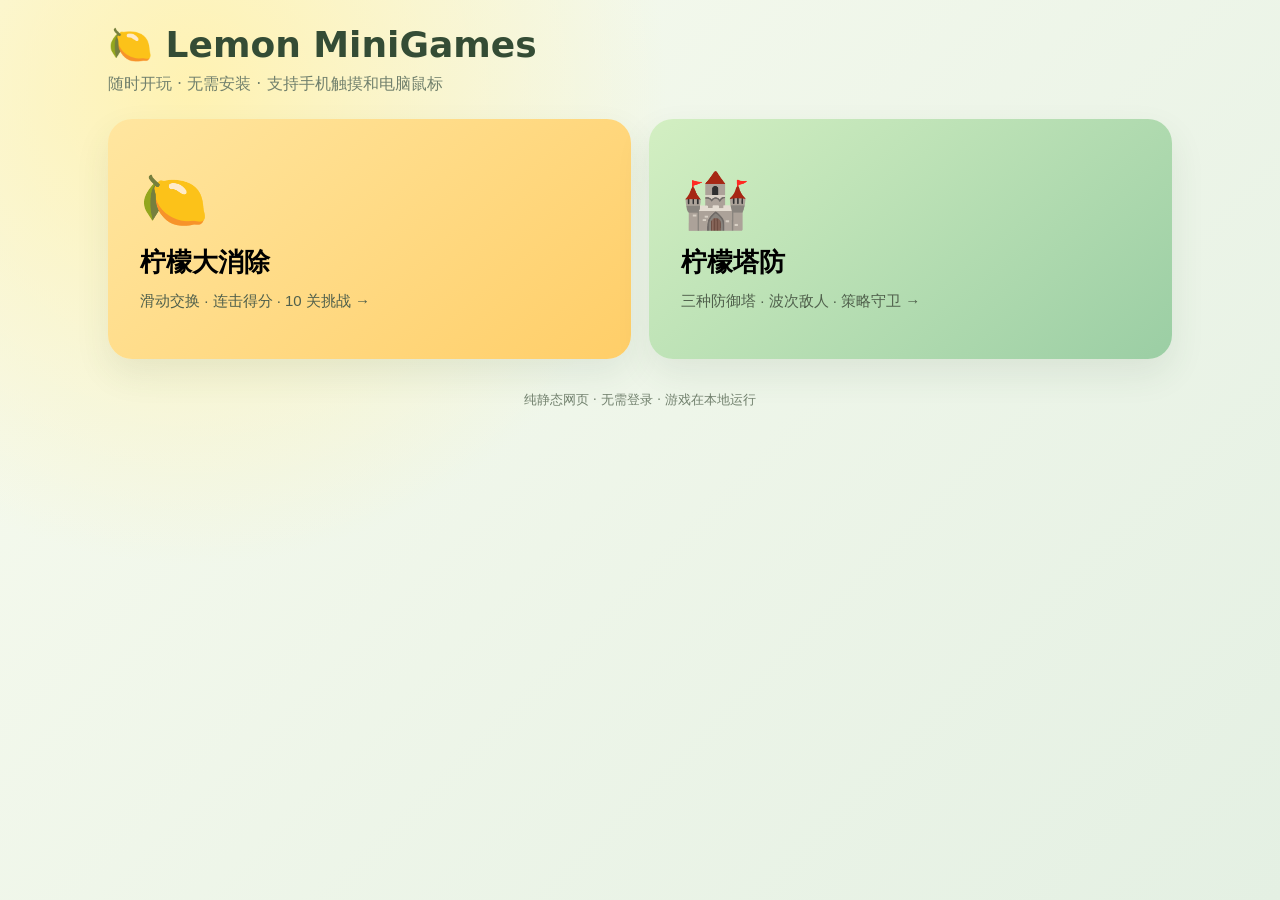
==== docs/index.html @ 73c14a01 "feat: add static H5 mini-game portal for GitHub Pages" ====
<!doctype html>
<html lang="zh-CN"><head><meta charset="utf-8"><meta name="viewport" content="width=device-width,initial-scale=1,viewport-fit=cover"><meta name="theme-color" content="#fff9e8"><title>Lemon MiniGames · 柠檬小游戏</title>
<style>
*{box-sizing:border-box}body{margin:0;background:radial-gradient(circle at 15% 10%,#fff2b2,transparent 35%),linear-gradient(135deg,#f8fbef,#e4f0e3);font-family:system-ui,-apple-system,"PingFang SC",sans-serif;color:#344c35;min-height:100dvh}.wrap{max-width:1100px;margin:auto;padding:24px 18px 48px}header{display:flex;align-items:center;justify-content:space-between;gap:12px}h1{margin:0;font-size:clamp(24px,4vw,36px)}.hint{color:#71806d;margin:8px 0 24px}.btn{background:white;border:1px solid #dce5d5;border-radius:14px;padding:11px 18px;font-weight:700;color:#3c5b3c;cursor:pointer}.btn:focus-visible,.tile:focus-visible{outline:3px solid #ffb84a}.tiles{display:grid;grid-template-columns:repeat(2,minmax(0,1fr));gap:18px}.tile{border:0;text-align:left;cursor:pointer;padding:32px;border-radius:24px;box-shadow:0 15px 35px #35553318;min-height:240px;transition:transform .2s}.tile:hover{transform:translateY(-4px)}.tile:first-child{background:linear-gradient(140deg,#ffe6a0,#ffce68)}.tile:last-child{background:linear-gradient(140deg,#d3efc2,#9bcea4)}.tile .emoji{font-size:55px}.tile strong{display:block;font-size:26px;margin:12px 0}.tile small{font-size:15px;color:#50604c}.game-area{display:none;align-items:center;flex-direction:column;gap:12px}.game-area.active{display:flex}.game-bar{display:flex;width:min(100%,460px);justify-content:space-between;align-items:center}.game-title{font-size:19px;font-weight:800}.frame{width:min(100%,460px);border-radius:20px;overflow:hidden;box-shadow:0 16px 55px #27402b30;background:#fff9e8}canvas{width:100%;display:block;touch-action:none}footer{margin-top:32px;text-align:center;color:#71806d;font-size:13px}@media(max-width:650px){.tiles{grid-template-columns:1fr}.tile{min-height:185px;padding:22px}.wrap{padding-top:18px}}
</style></head><body><main class="wrap"><header><h1>🍋 Lemon MiniGames</h1><button class="btn" id="homeTop" hidden>返回大厅</button></header><p class="hint" id="intro">随时开玩 · 无需安装 · 支持手机触摸和电脑鼠标</p><section class="tiles" id="tiles"><button class="tile" data-game="match"><span class="emoji">🍋</span><strong>柠檬大消除</strong><small>滑动交换 · 连击得分 · 10 关挑战 →</small></button><button class="tile" data-game="tower"><span class="emoji">🏰</span><strong>柠檬塔防</strong><small>三种防御塔 · 波次敌人 · 策略守卫 →</small></button></section><section class="game-area" id="gameArea"><div class="game-bar"><span class="game-title" id="gameTitle"></span><button class="btn" id="restart">重新开始</button></div><div class="frame"><canvas id="game" aria-label="小游戏画布"></canvas></div><div class="hint" id="instructions"></div></section><footer>纯静态网页 · 无需登录 · 游戏在本地运行</footer></main><script type="module" src="./app.js"></script></body></html>
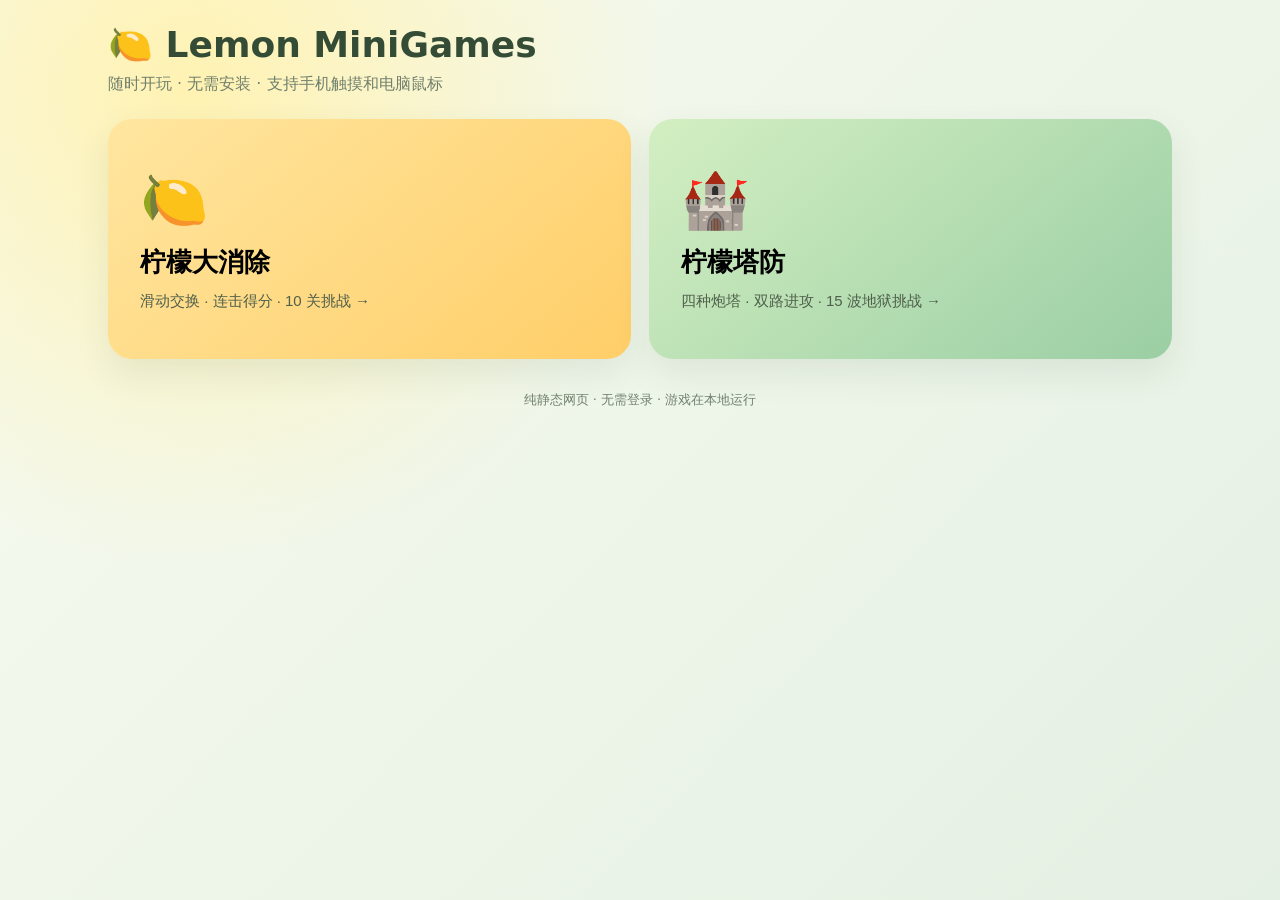
==== commit 7b93ea26: "feat: restore original Tower Defense 3.0 hell mode in H5 portal" ====
--- a/docs/index.html
+++ b/docs/index.html
@@ -2,4 +2,4 @@
 <html lang="zh-CN"><head><meta charset="utf-8"><meta name="viewport" content="width=device-width,initial-scale=1,viewport-fit=cover"><meta name="theme-color" content="#fff9e8"><title>Lemon MiniGames · 柠檬小游戏</title>
 <style>
 *{box-sizing:border-box}body{margin:0;background:radial-gradient(circle at 15% 10%,#fff2b2,transparent 35%),linear-gradient(135deg,#f8fbef,#e4f0e3);font-family:system-ui,-apple-system,"PingFang SC",sans-serif;color:#344c35;min-height:100dvh}.wrap{max-width:1100px;margin:auto;padding:24px 18px 48px}header{display:flex;align-items:center;justify-content:space-between;gap:12px}h1{margin:0;font-size:clamp(24px,4vw,36px)}.hint{color:#71806d;margin:8px 0 24px}.btn{background:white;border:1px solid #dce5d5;border-radius:14px;padding:11px 18px;font-weight:700;color:#3c5b3c;cursor:pointer}.btn:focus-visible,.tile:focus-visible{outline:3px solid #ffb84a}.tiles{display:grid;grid-template-columns:repeat(2,minmax(0,1fr));gap:18px}.tile{border:0;text-align:left;cursor:pointer;padding:32px;border-radius:24px;box-shadow:0 15px 35px #35553318;min-height:240px;transition:transform .2s}.tile:hover{transform:translateY(-4px)}.tile:first-child{background:linear-gradient(140deg,#ffe6a0,#ffce68)}.tile:last-child{background:linear-gradient(140deg,#d3efc2,#9bcea4)}.tile .emoji{font-size:55px}.tile strong{display:block;font-size:26px;margin:12px 0}.tile small{font-size:15px;color:#50604c}.game-area{display:none;align-items:center;flex-direction:column;gap:12px}.game-area.active{display:flex}.game-bar{display:flex;width:min(100%,460px);justify-content:space-between;align-items:center}.game-title{font-size:19px;font-weight:800}.frame{width:min(100%,460px);border-radius:20px;overflow:hidden;box-shadow:0 16px 55px #27402b30;background:#fff9e8}canvas{width:100%;display:block;touch-action:none}footer{margin-top:32px;text-align:center;color:#71806d;font-size:13px}@media(max-width:650px){.tiles{grid-template-columns:1fr}.tile{min-height:185px;padding:22px}.wrap{padding-top:18px}}
-</style></head><body><main class="wrap"><header><h1>🍋 Lemon MiniGames</h1><button class="btn" id="homeTop" hidden>返回大厅</button></header><p class="hint" id="intro">随时开玩 · 无需安装 · 支持手机触摸和电脑鼠标</p><section class="tiles" id="tiles"><button class="tile" data-game="match"><span class="emoji">🍋</span><strong>柠檬大消除</strong><small>滑动交换 · 连击得分 · 10 关挑战 →</small></button><button class="tile" data-game="tower"><span class="emoji">🏰</span><strong>柠檬塔防</strong><small>三种防御塔 · 波次敌人 · 策略守卫 →</small></button></section><section class="game-area" id="gameArea"><div class="game-bar"><span class="game-title" id="gameTitle"></span><button class="btn" id="restart">重新开始</button></div><div class="frame"><canvas id="game" aria-label="小游戏画布"></canvas></div><div class="hint" id="instructions"></div></section><footer>纯静态网页 · 无需登录 · 游戏在本地运行</footer></main><script type="module" src="./app.js"></script></body></html>+</style></head><body><main class="wrap"><header><h1>🍋 Lemon MiniGames</h1><button class="btn" id="homeTop" hidden>返回大厅</button></header><p class="hint" id="intro">随时开玩 · 无需安装 · 支持手机触摸和电脑鼠标</p><section class="tiles" id="tiles"><button class="tile" data-game="match"><span class="emoji">🍋</span><strong>柠檬大消除</strong><small>滑动交换 · 连击得分 · 10 关挑战 →</small></button><button class="tile" data-game="tower"><span class="emoji">🏰</span><strong>柠檬塔防</strong><small>四种炮塔 · 双路进攻 · 15 波地狱挑战 →</small></button></section><section class="game-area" id="gameArea"><div class="game-bar"><span class="game-title" id="gameTitle"></span><button class="btn" id="restart">重新开始</button></div><div class="frame"><canvas id="game" aria-label="小游戏画布"></canvas></div><div class="hint" id="instructions"></div></section><footer>纯静态网页 · 无需登录 · 游戏在本地运行</footer></main><script type="module" src="./app.js"></script></body></html>
